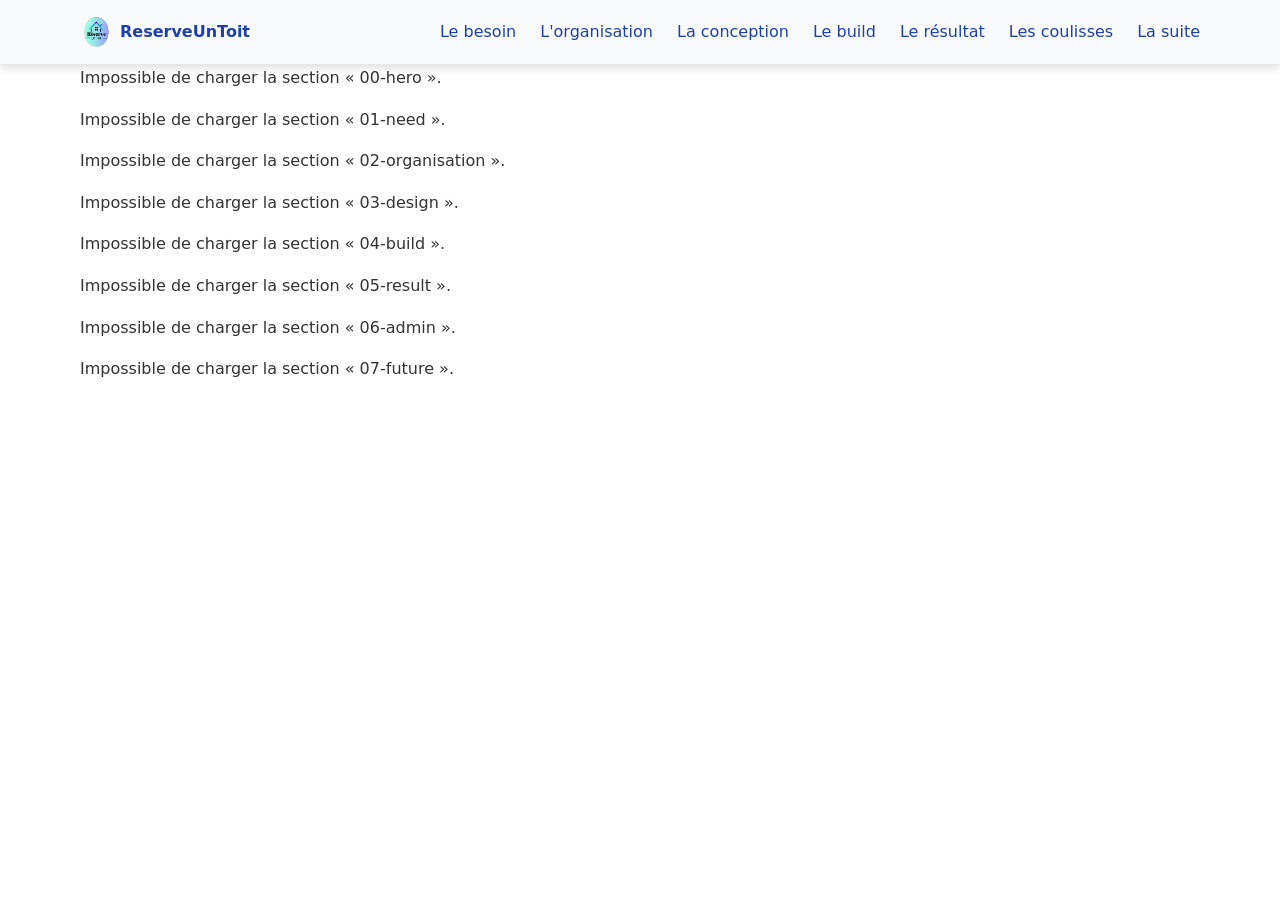
==== index.html @ 3b7a7aaf "feat: add navigation components and loader functionality - Create nav.css for mobile and desktop nav" ====
<!DOCTYPE html>
<html lang="fr">

<head>
    <meta charset="UTF-8" />
    <meta name="viewport" content="width=device-width, initial-scale=1" />
    <title>ReserveUnToit : du cahier des charges à la conception</title>
    <meta name="description"
        content="Guide narratif du projet ReserveUnToit : plateforme de réservation de biens temporaires (projet DWM, Greta de Tours)." />
    <meta name="author" content="Claire (Poca23)" />
    <link rel="icon" href="assets/img/brand/reserveuntoit-preview-bck.png" type="image/svg+xml" />
    <link rel="stylesheet" href="css/main.css" />
    <script type="module" src="js/main.js"></script>
</head>

<body>
    <a class="skip-link" href="#main">Aller au contenu</a>

    <header class="header">
        <div class="container header__inner">
            <a class="header__brand" href="#hero" aria-label="ReserveUnToit, retour en haut">
                <img class="header__logo" src="assets/img/brand/reserveuntoit-preview-bck.png" alt="" width="32"
                    height="32" />
                <span class="header__name">ReserveUnToit</span>
            </a>

            <button class="nav-toggle" type="button" aria-expanded="false" aria-controls="nav"
                aria-label="Ouvrir le menu">
                <span class="nav-toggle__burger" aria-hidden="true"></span>
            </button>

            <nav id="nav" class="nav" aria-label="Chapitres">
                <ul class="nav__list">
                    <li><a class="nav__link" href="#need">Le besoin</a></li>
                    <li><a class="nav__link" href="#organisation">L'organisation</a></li>
                    <li><a class="nav__link" href="#design">La conception</a></li>
                    <li><a class="nav__link" href="#build">Le build</a></li>
                    <li><a class="nav__link" href="#result">Le résultat</a></li>
                    <li><a class="nav__link" href="#admin">Les coulisses</a></li>
                    <li><a class="nav__link" href="#future">La suite</a></li>
                </ul>
            </nav>
        </div>
    </header>

    <main id="main" tabindex="-1"></main>

    <noscript>
        <p class="container">Cette page nécessite JavaScript pour afficher son contenu.</p>
    </noscript>
</body>

</html>
---- css/main.css ----
@import url("base/variables.css");
@import url("base/reset.css");
@import url("base/typography.css");
@import url("layout/container.css");
@import url("layout/header.css");
@import url("components/nav.css");
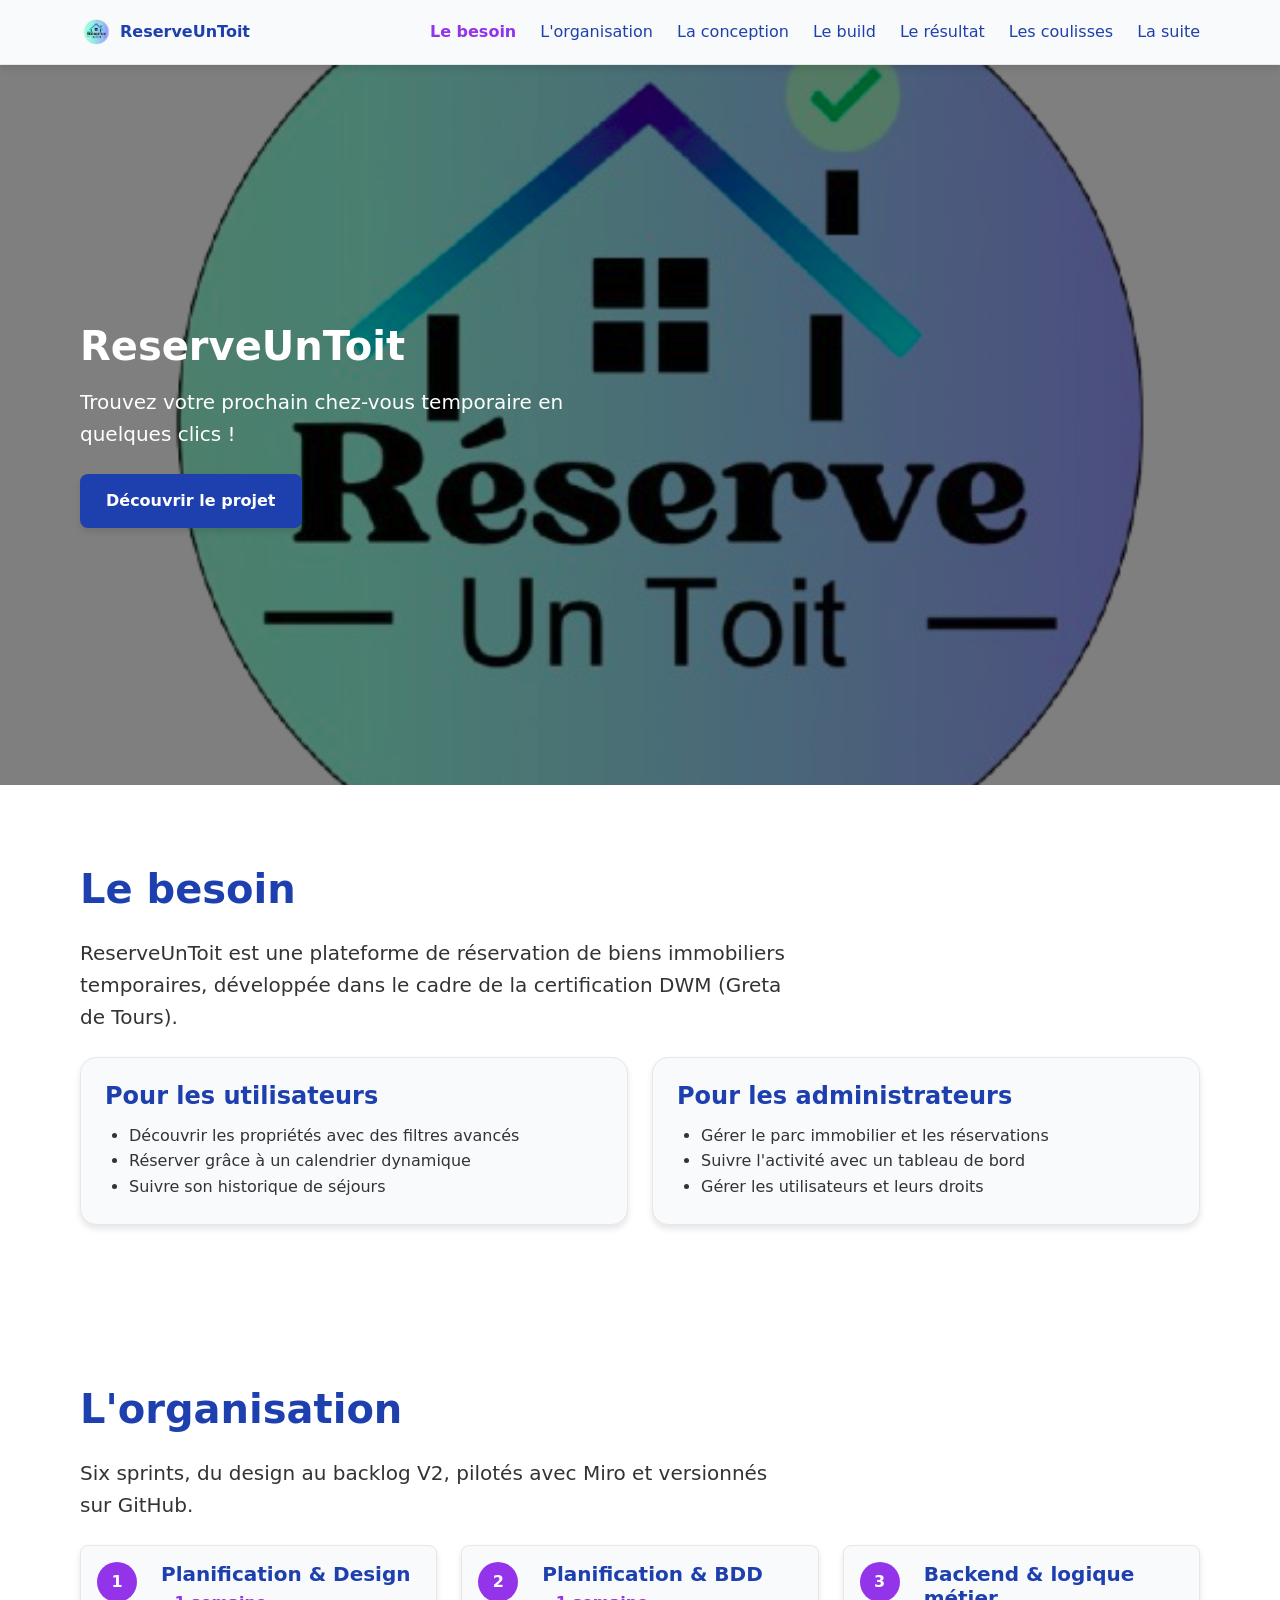
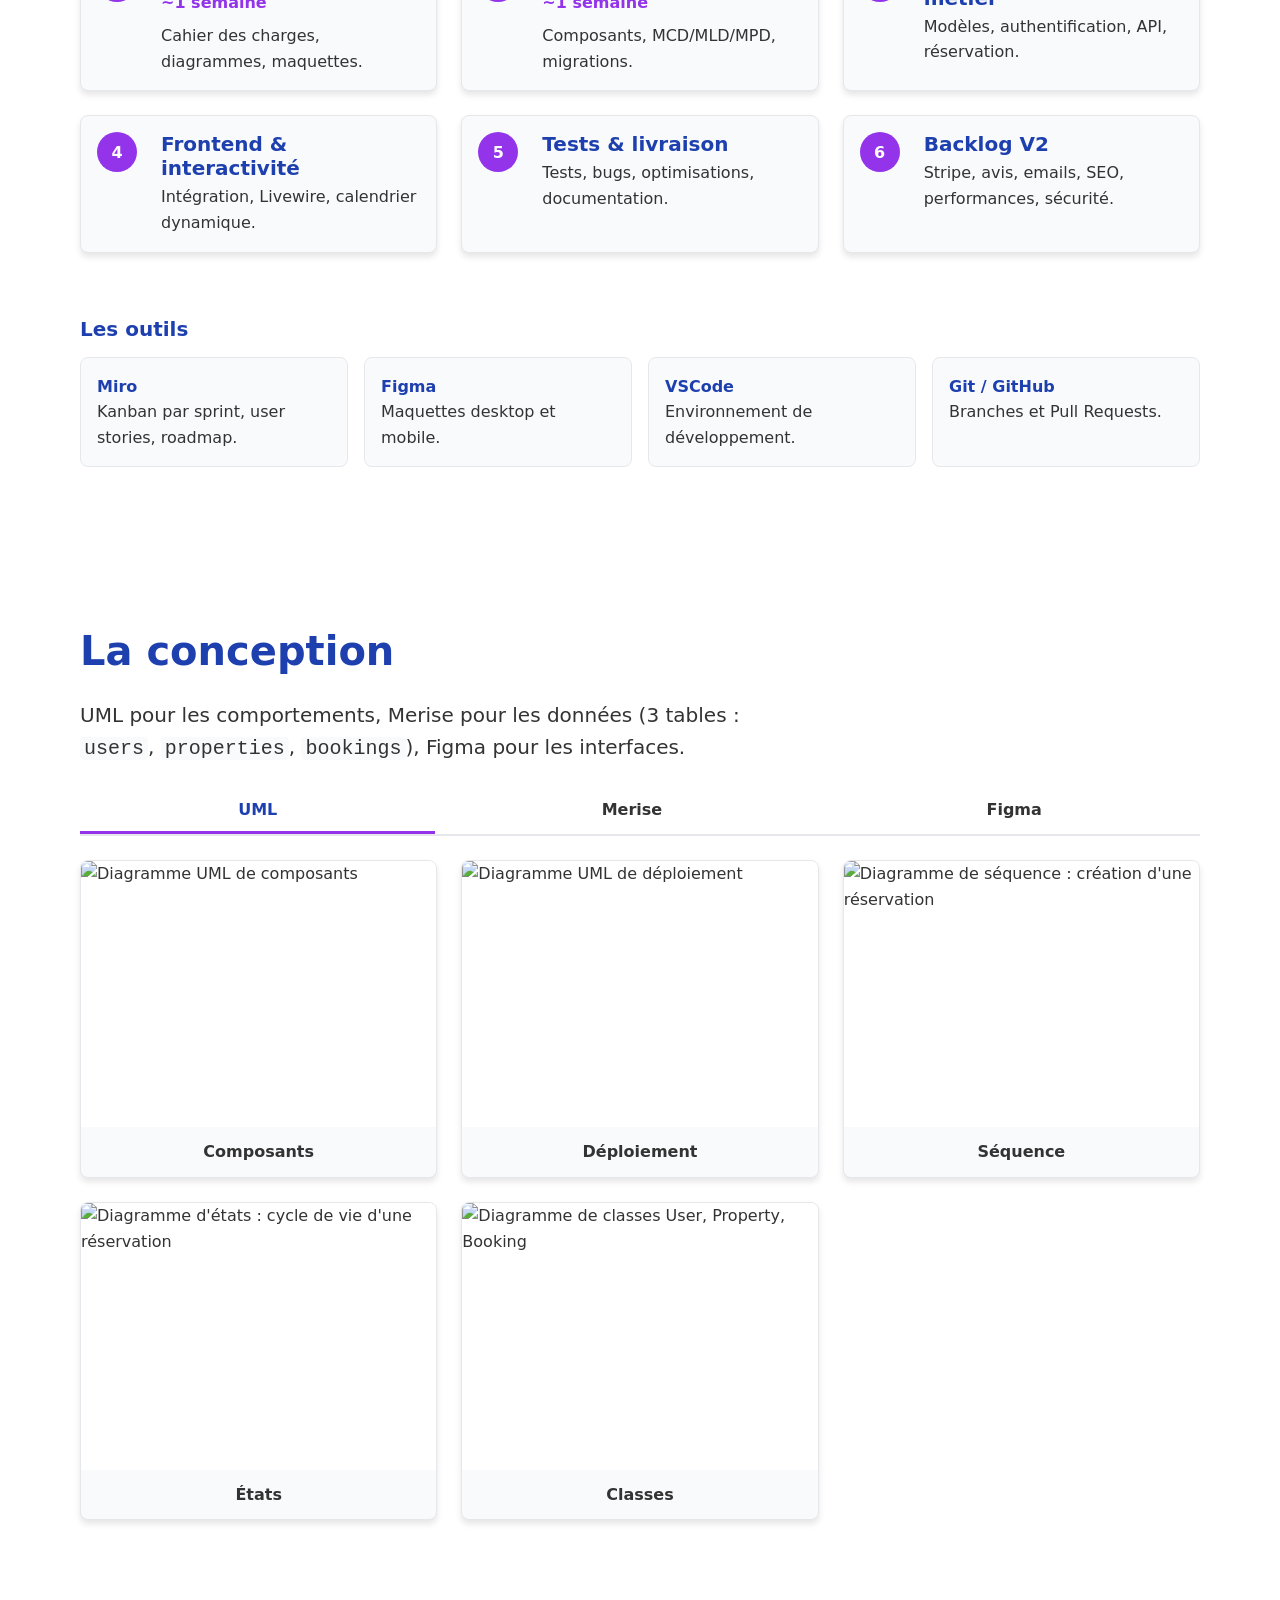
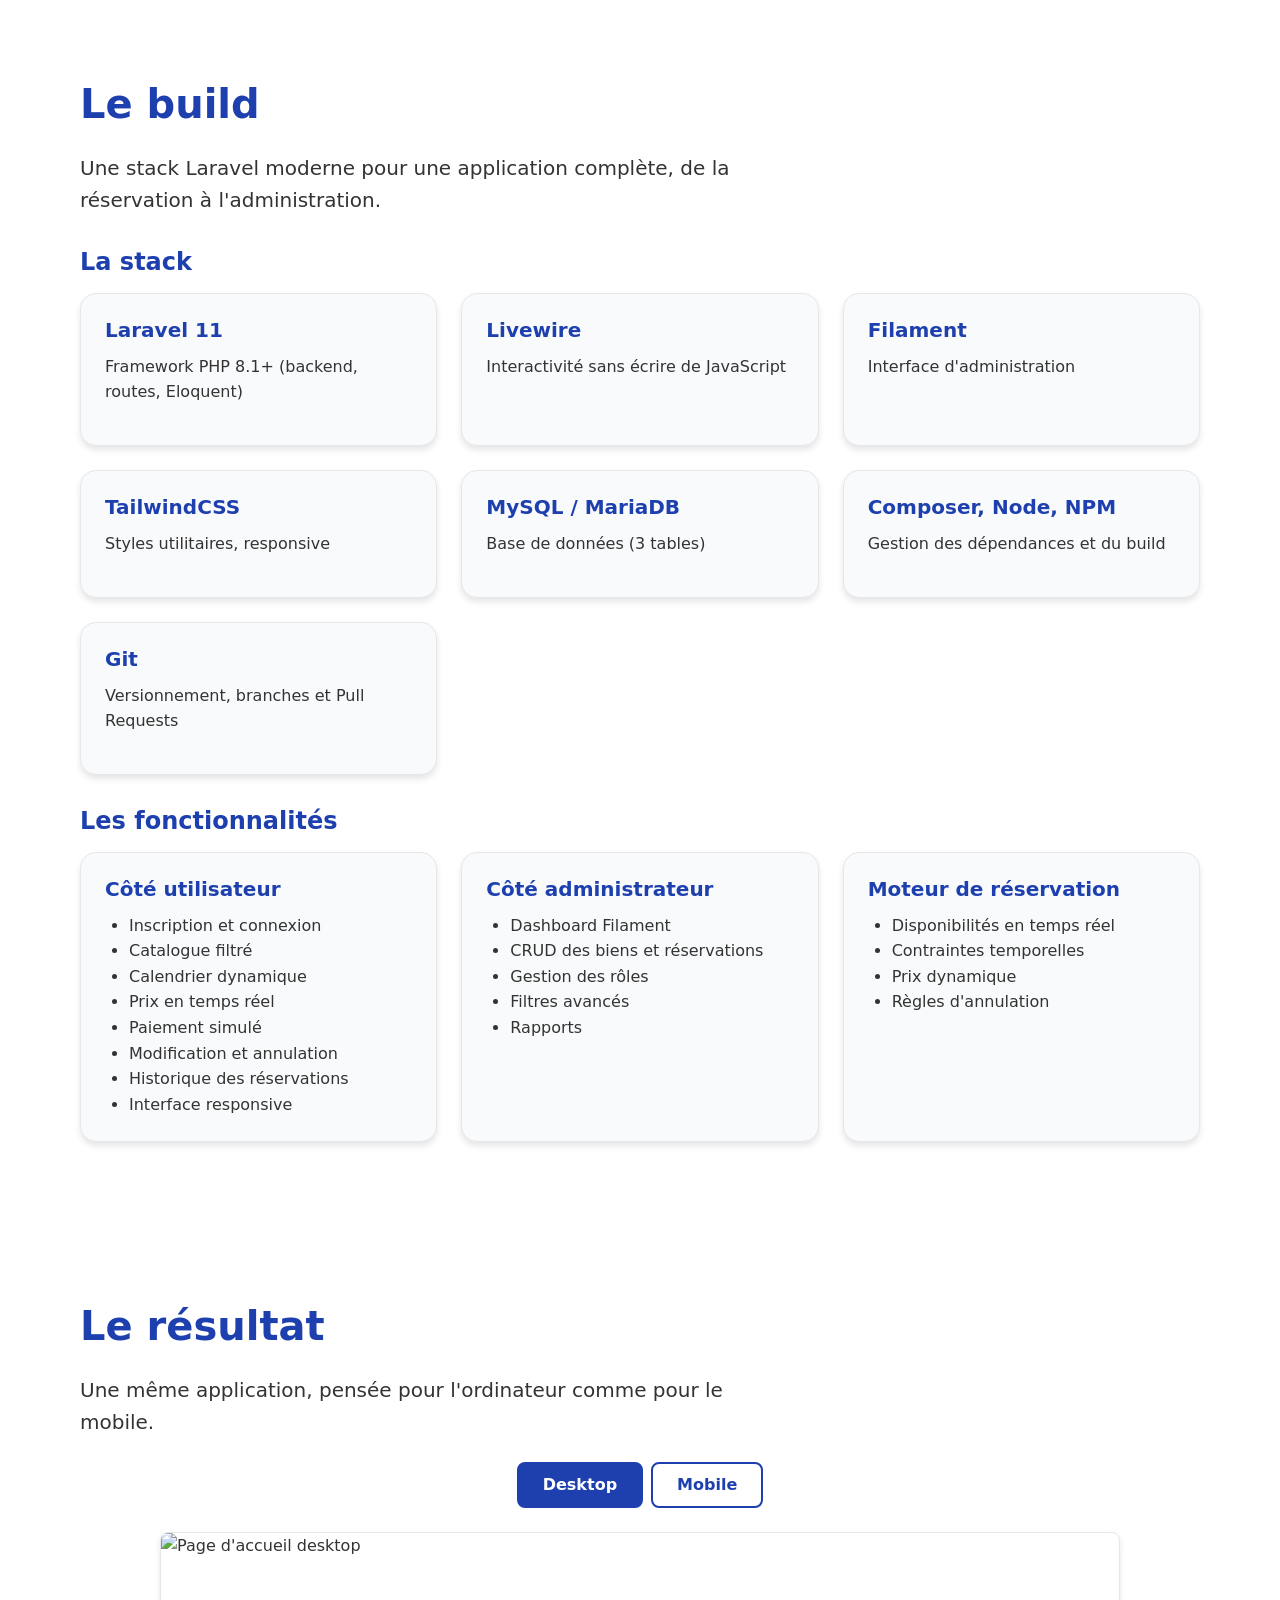
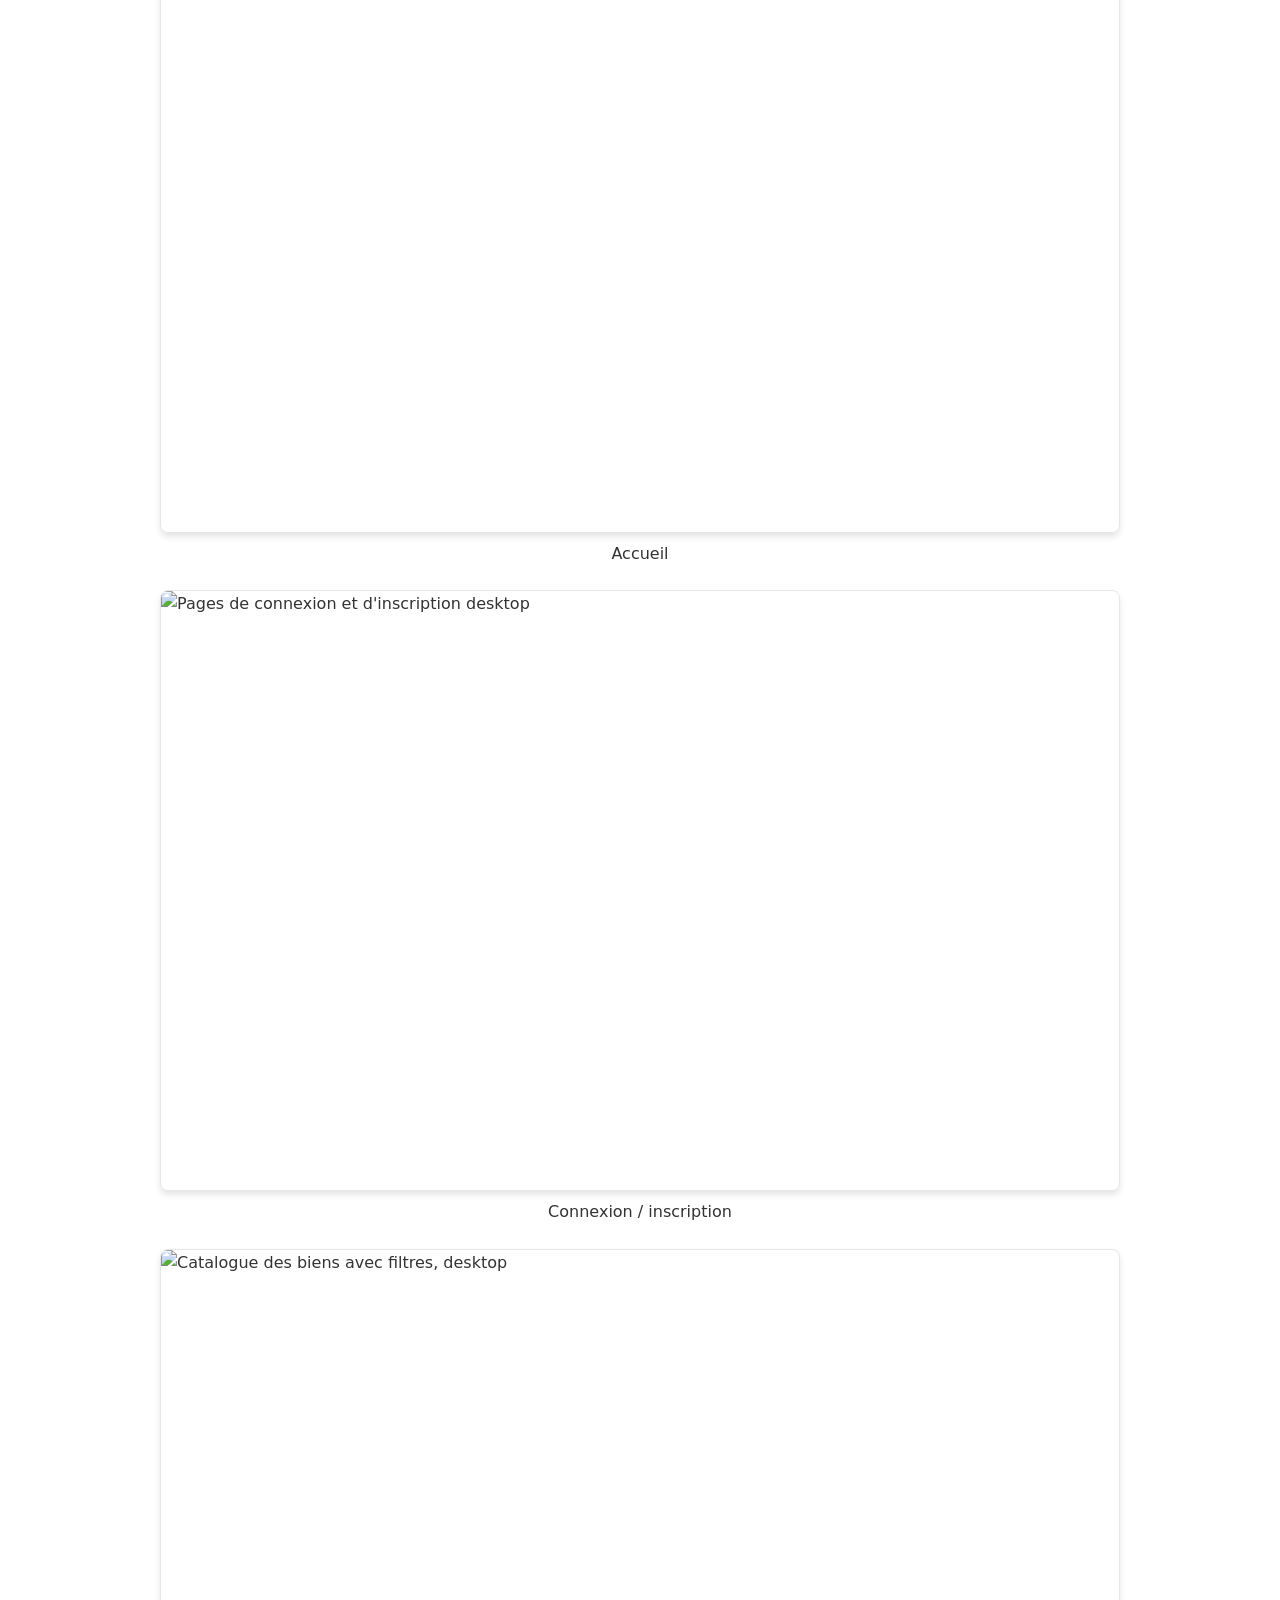
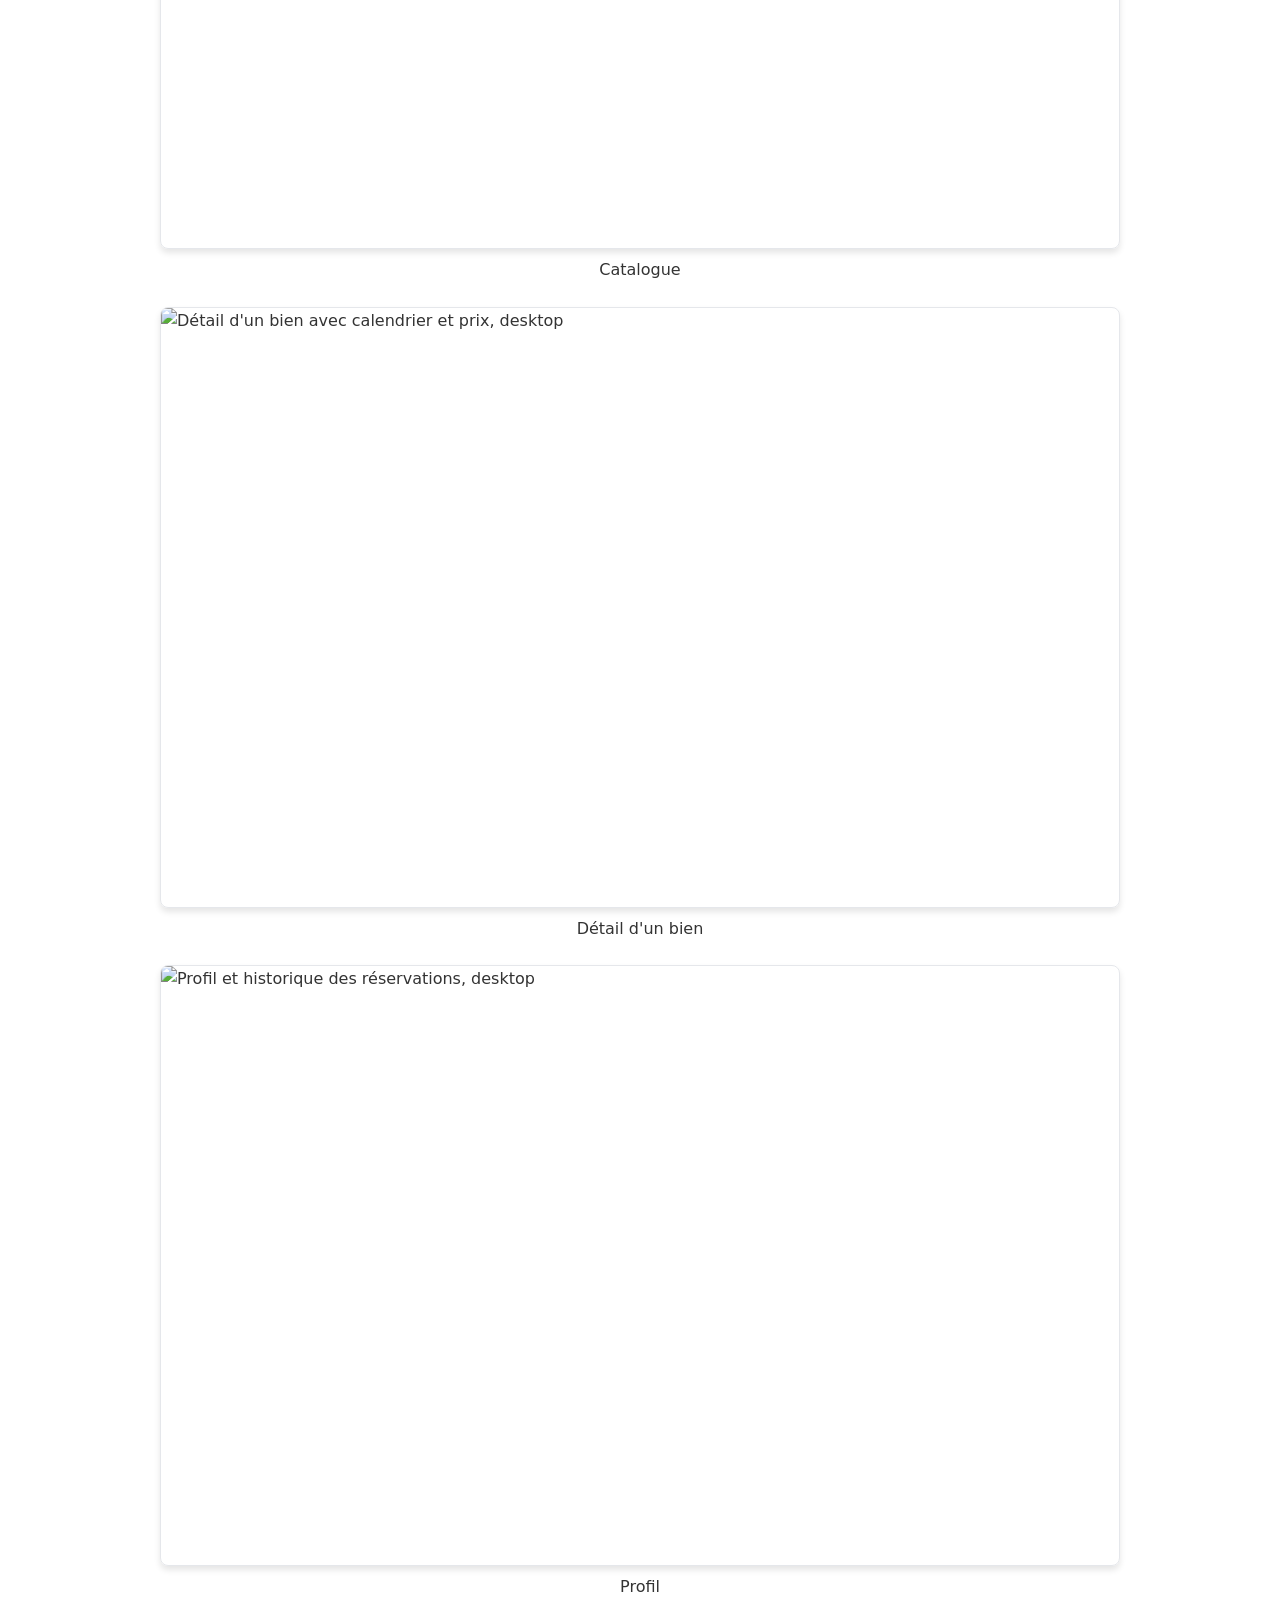
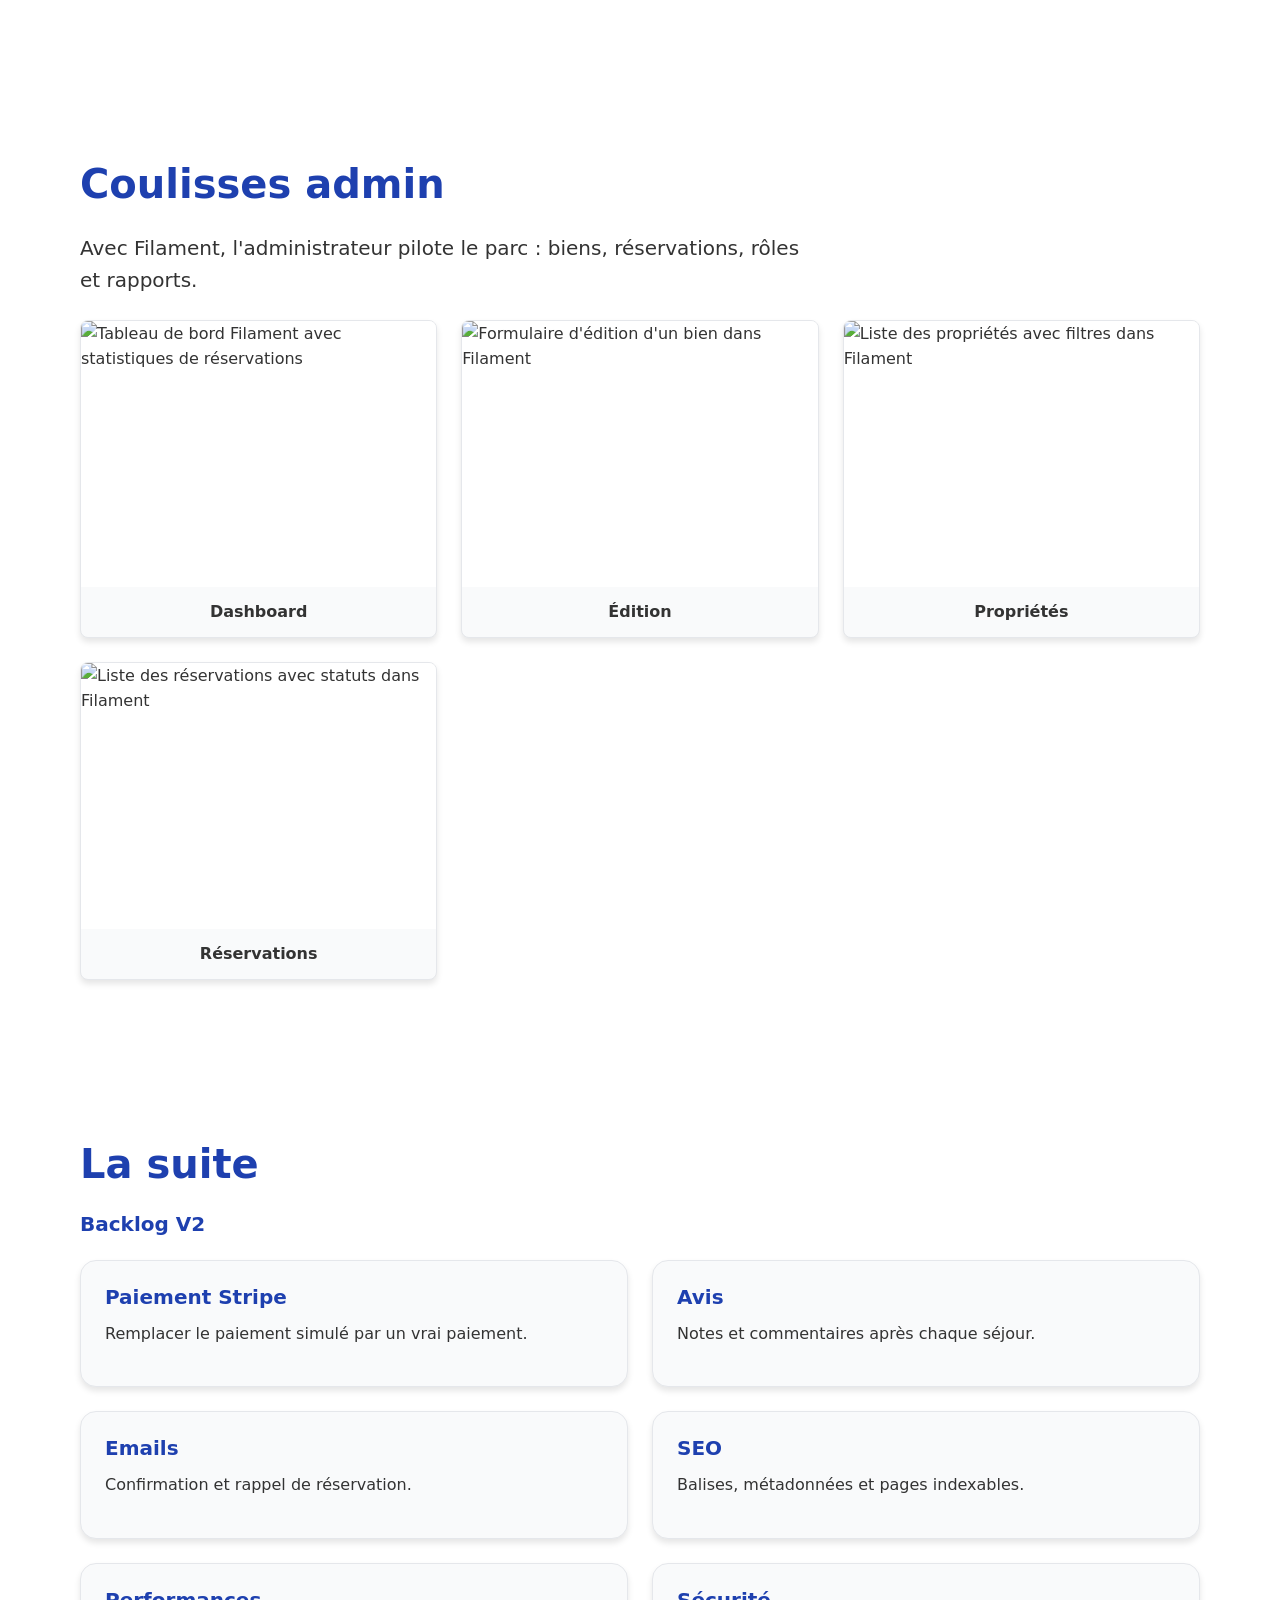
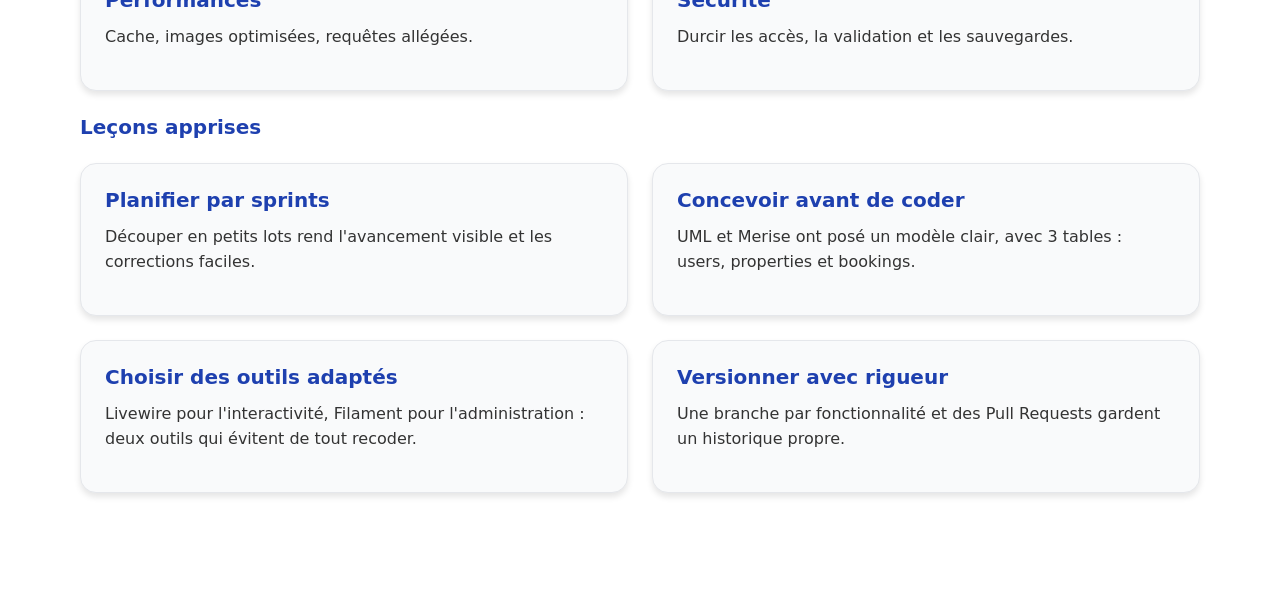
==== commit 870385cf: "Refactor code structure for improved readability and maintainability" ====
--- a/index.html
+++ b/index.html
@@ -8,7 +8,7 @@
     <meta name="description"
         content="Guide narratif du projet ReserveUnToit : plateforme de réservation de biens temporaires (projet DWM, Greta de Tours)." />
     <meta name="author" content="Claire (Poca23)" />
-    <link rel="icon" href="assets/img/brand/reserveuntoit-preview-bck.png" type="image/svg+xml" />
+    <link rel="icon" href="assets/img/brand/favicon.ico" type="image/png" />
     <link rel="stylesheet" href="css/main.css" />
     <script type="module" src="js/main.js"></script>
 </head>
--- a/css/main.css
+++ b/css/main.css
@@ -4,3 +4,20 @@
 @import url("layout/container.css");
 @import url("layout/header.css");
 @import url("components/nav.css");
+@import url("components/button.css");
+@import url("layout/section.css");
+@import url("sections/hero.css");
+@import url("sections/need.css");
+@import url("components/timeline.css");
+@import url("components/tabs.css");
+@import url("components/gallery.css");
+@import url("sections/organisation.css");
+@import url("sections/design.css");
+@import url("components/card.css");
+@import url("components/device-frame.css");
+@import url("sections/build.css");
+@import url("sections/result.css");
+@import url("sections/future.css");
+@import url("components/reveal.css");
+@import url("components/progress.css");
+@import url("components/lightbox.css");
